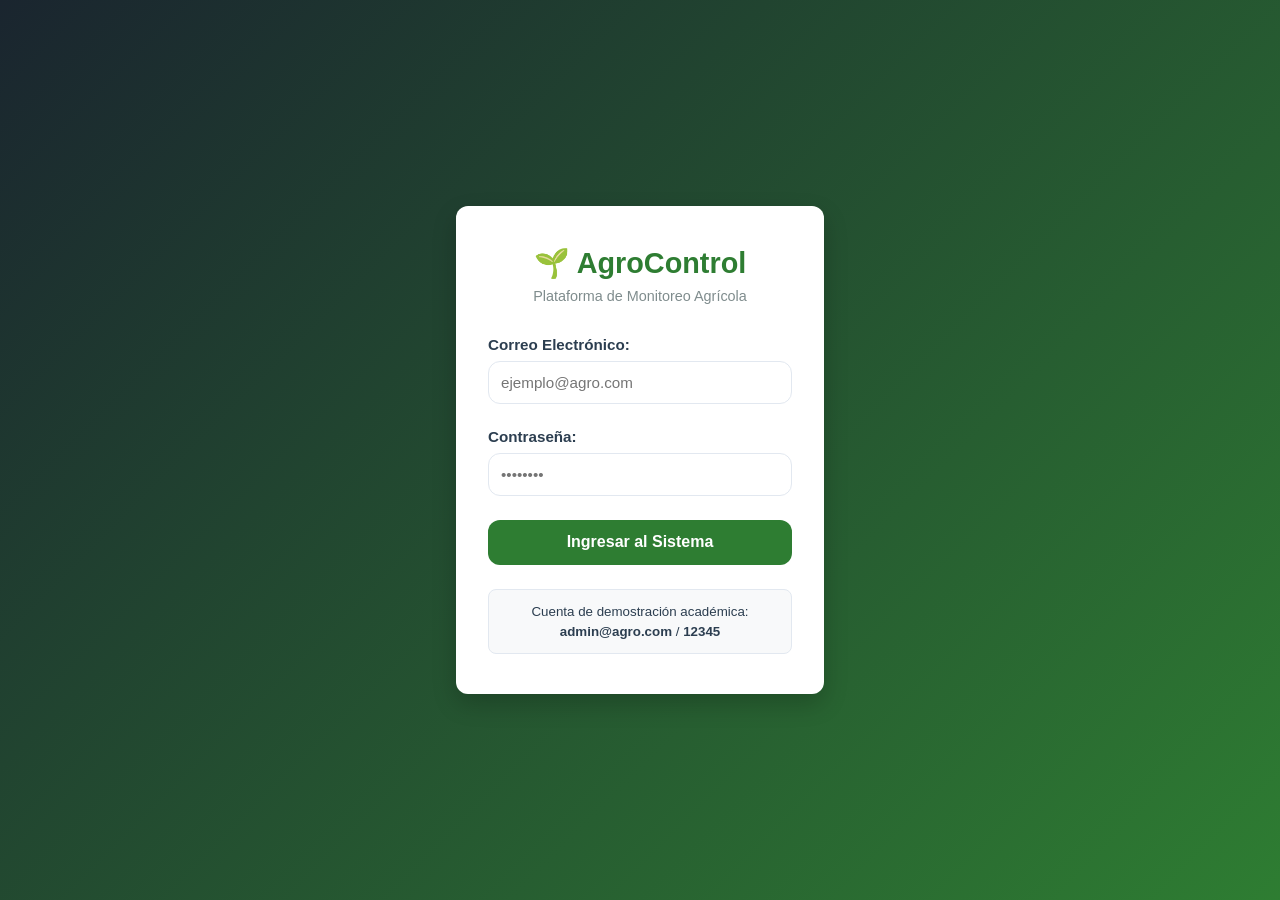
==== login.html @ d598c56b "proyecto de aplicaciones web" ====
<!DOCTYPE html>
<html lang="es">
<head>
    <meta charset="UTF-8">
    <meta name="viewport" content="width=device-width, initial-scale=1.0">
    <title>AgroControl - Iniciar Sesión</title>
    <link rel="stylesheet" href="css/style.css">
</head>
<body class="login-body">

    <div class="login-container">
        <div class="login-card">
            <div class="login-header">
                <h2>🌱 AgroControl</h2>
                <p>Plataforma de Monitoreo Agrícola</p>
            </div>
            
            <form id="form-login">
                <div class="form-group">
                    <label for="email">Correo Electrónico:</label>
                    <input type="email" id="email" placeholder="ejemplo@agro.com" required>
                </div>
                
                <div class="form-group">
                    <label for="password">Contraseña:</label>
                    <input type="password" id="password" placeholder="••••••••" required>
                </div>
                
                <button type="submit" class="btn-primary">Ingresar al Sistema</button>
            </form>
            
            <div class="login-footer">
                <small>Cuenta de demostración académica:<br><strong>admin@agro.com</strong> / <strong>12345</strong></small>
            </div>
        </div>
    </div>

    <script type="module" src="js/login.js"></script>
</body>
</html>
---- css/style.css ----
/* ==========================================================================
   1. VARIABLES DE DISEÑO (Colores y Estilos Globales)
   ========================================================================== */
:root {
    --primary-color: #2e7d32;       /* Verde principal agrícola */
    --primary-hover: #1b5e20;       /* Verde más oscuro para estados hover */
    --bg-dashboard: #f4f6f9;        /* Fondo gris claro y limpio */
    --bg-card: #ffffff;             /* Fondo de tarjetas blanco */
    --text-main: #2c3e50;           /* Color de texto principal */
    --text-muted: #7f8c8d;          /* Color de texto secundario/atenuado */
    --border-color: #e2e8f0;        /* Color para bordes sutiles */
    
    /* Colores para los tipos de control y alertas */
    --cultural-color: #3498db;      /* Azul */
    --biologico-color: #2ecc71;     /* Verde brillante */
    --quimico-color: #e74c3c;        /* Rojo */
    --warning-color: #f1c40f;       /* Amarillo */
    
    --radius: 12px;                 /* Bordes redondeados modernos */
    --transition: all 0.3s ease;    /* Transiciones suaves */
}

/* ==========================================================================
   2. RESET Y ESTILOS BASE
   ========================================================================== */
* {
    margin: 0;
    padding: 0;
    box-sizing: border-box;
    font-family: 'Segoe UI', Tahoma, Geneva, Verdana, sans-serif;
}

body {
    background-color: var(--bg-dashboard);
    color: var(--text-main);
    min-height: 100vh;
}

/* ==========================================================================
   3. ESTRUCTURA PRINCIPAL (DASHBOARD LAYOUT)
   ========================================================================== */
.dashboard-container {
    display: flex;
    min-height: 100vh;
}

/* Barra Lateral (Sidebar) */
.sidebar {
    width: 280px;
    background-color: #1a252f;      /* Fondo oscuro elegante */
    color: #ffffff;
    padding: 2rem 1.5rem;
    display: flex;
    flex-direction: column;
    gap: 2rem;
}

.logo h2 {
    font-size: 1.5rem;
    color: #2ecc71;
    display: flex;
    align-items: center;
    gap: 0.5rem;
}

.menu {
    display: flex;
    flex-direction: column;
    gap: 0.5rem;
}

.menu a {
    color: #ecf0f1;
    text-decoration: none;
    padding: 0.8rem 1rem;
    border-radius: var(--radius);
    transition: var(--transition);
    font-weight: 500;
}

.menu a:hover, .menu a.active {
    background-color: var(--primary-color);
    color: #ffffff;
}

/* Panel de Historial dentro del Sidebar */
.history-panel {
    margin-top: auto; /* Empuja el historial hacia abajo */
    border-top: 1px solid #34495e;
    padding-top: 1.5rem;
}

.history-panel h3 {
    font-size: 0.9rem;
    text-transform: uppercase;
    letter-spacing: 1px;
    color: var(--text-muted);
    margin-bottom: 1rem;
}

#lista-historial {
    list-style: none;
    max-height: 200px;
    overflow-y: auto;
}

#lista-historial li {
    padding: 0.6rem;
    font-size: 0.85rem;
    border-bottom: 1px solid #34495e;
    cursor: pointer;
    transition: var(--transition);
    white-space: nowrap;
    overflow: hidden;
    text-overflow: ellipsis;
}

#lista-historial li:hover {
    color: #2ecc71;
    background-color: rgba(255, 255, 255, 0.05);
}

/* Área de Contenido Principal */
.main-content {
    flex: 1;
    padding: 2rem;
    display: flex;
    flex-direction: column;
    gap: 2rem;
}

.main-header h1 {
    font-size: 2rem;
    color: #1a252f;
    margin-bottom: 0.25rem;
}

.main-header p {
    color: var(--text-muted);
}

/* Grid del Dashboard (2 Columnas) */
.dashboard-grid {
    display: grid;
    grid-template-columns: 1fr 1.2fr; /* Columna de resultados un poco más ancha */
    gap: 1.5rem;
    align-items: start;
}

/* Targetas (Cards) Generales */
.card {
    background-color: var(--bg-card);
    border-radius: var(--radius);
    padding: 2rem;
    box-shadow: 0 4px 6px rgba(0, 0, 0, 0.05);
    border: 1px solid var(--border-color);
}

.card h3 {
    margin-bottom: 1.5rem;
    font-size: 1.25rem;
    color: #1a252f;
    border-bottom: 2px solid var(--border-color);
    padding-bottom: 0.5rem;
}

/* ==========================================================================
   4. FORMULARIO DE CONSULTA
   ========================================================================== */
.form-group {
    margin-bottom: 1.5rem;
}

.form-group label {
    display: block;
    margin-bottom: 0.5rem;
    font-weight: 600;
    font-size: 0.95rem;
}

textarea {
    width: 100%;
    height: 120px;
    padding: 0.75rem;
    border: 1px solid var(--border-color);
    border-radius: var(--radius);
    resize: none;
    font-size: 0.95rem;
    outline: none;
    transition: var(--transition);
}

textarea:focus {
    border-color: var(--primary-color);
    box-shadow: 0 0 0 3px rgba(46, 125, 50, 0.15);
}

/* Zona de Carga de Archivos (Drag & Drop) */
.file-drop-area {
    border: 2px dashed var(--border-color);
    border-radius: var(--radius);
    padding: 1.5rem;
    text-align: center;
    position: relative;
    background-color: #fafafa;
    cursor: pointer;
    transition: var(--transition);
}

.file-drop-area:hover {
    border-color: var(--primary-color);
    background-color: rgba(46, 125, 50, 0.02);
}

.file-drop-area input[type="file"] {
    position: absolute;
    left: 0;
    top: 0;
    width: 100%;
    height: 100%;
    opacity: 0;
    cursor: pointer;
}

.file-msg {
    color: var(--text-muted);
    font-size: 0.9rem;
}

/* Vista previa de imagen */
#preview-container {
    margin-top: 1rem;
    text-align: center;
}

#img-preview {
    max-width: 100%;
    max-height: 180px;
    border-radius: 8px;
    border: 1px solid var(--border-color);
}

/* Botón Principal */
.btn-primary {
    width: 100%;
    background-color: var(--primary-color);
    color: white;
    border: none;
    padding: 0.85rem;
    font-size: 1rem;
    font-weight: bold;
    border-radius: var(--radius);
    cursor: pointer;
    transition: var(--transition);
}

.btn-primary:hover {
    background-color: var(--primary-hover);
}

/* ==========================================================================
   5. FICHA DE RESULTADOS (RESPUESTA DE IA)
   ========================================================================== */
.placeholder-results {
    display: flex;
    align-items: center;
    justify-content: center;
    height: 300px;
    text-align: center;
    color: var(--text-muted);
    font-style: italic;
}

.result-header {
    margin-bottom: 1.5rem;
    position: relative;
}

.result-header h2 {
    color: var(--primary-color);
    font-size: 1.6rem;
}

.result-header em {
    color: var(--text-muted);
    font-size: 1rem;
    display: block;
    margin-top: 0.2rem;
}

/* Badge de Confianza */
.badge {
    position: absolute;
    right: 0;
    top: 50%;
    transform: translateY(-50%);
    background-color: var(--warning-color);
    color: #1a252f;
    padding: 0.35rem 0.75rem;
    border-radius: 20px;
    font-size: 0.85rem;
    font-weight: bold;
}

.result-section {
    margin-bottom: 1.25rem;
}

.result-section h4 {
    font-size: 0.95rem;
    color: #1a252f;
    margin-bottom: 0.3rem;
    text-transform: uppercase;
    letter-spacing: 0.5px;
}

.result-section p {
    font-size: 0.95rem;
    line-height: 1.5;
}

/* Grid de estrategias de manejo (3 Cajas) */
#resultado-activo h3 {
    margin-top: 1.5rem;
    margin-bottom: 1rem;
    font-size: 1.1rem;
}

.management-grid {
    display: grid;
    grid-template-columns: 1fr;
    gap: 1rem;
}

.manage-box {
    padding: 1rem;
    border-radius: 8px;
    border-left: 5px solid transparent;
}

.manage-box h5 {
    font-size: 0.95rem;
    margin-bottom: 0.3rem;
}

.manage-box p {
    font-size: 0.88rem;
    line-height: 1.4;
}

/* Variaciones por tipo de control */
.cultural {
    background-color: rgba(52, 152, 219, 0.08);
    border-left-color: var(--cultural-color);
}
.cultural h5 { color: var(--cultural-color); }

.biologico {
    background-color: rgba(46, 204, 113, 0.08);
    border-left-color: var(--biologico-color);
}
.biologico h5 { color: var(--biologico-color); }

.quimico {
    background-color: rgba(231, 76, 60, 0.08);
    border-left-color: var(--quimico-color);
}
.quimico h5 { color: var(--quimico-color); }


/* ==========================================================================
   6. CLASES DE UTILIDAD (CONTROL DE ESTADOS)
   ========================================================================== */
.hidden {
    display: none !important;
}

/* Responsive para pantallas medianas o pequeñas */
@media (max-width: 1024px) {
    .dashboard-grid {
        grid-template-columns: 1fr; /* Pasa a una sola columna */
    }
    
    .sidebar {
        width: 70px;
        padding: 2rem 0.5rem;
        align-items: center;
    }
    
    .logo h2, .menu a, .history-panel {
        display: none; /* Simplifica el sidebar en móviles/tablets */
    }
}
/* ==========================================================================
   7. ESTILOS ESPECÍFICOS PARA EL LOGIN
   ========================================================================== */
.login-body {
    display: flex;
    justify-content: center;
    align-items: center;
    background: linear-gradient(135deg, #1a252f 0%, #2e7d32 100%);
    height: 100vh;
}

.login-container {
    width: 100%;
    max-width: 400px;
    padding: 1rem;
}

.login-card {
    background-color: var(--bg-card);
    border-radius: var(--radius);
    padding: 2.5rem 2rem;
    box-shadow: 0 10px 25px rgba(0, 0, 0, 0.2);
}

.login-header {
    text-align: center;
    margin-bottom: 2rem;
}

.login-header h2 {
    color: var(--primary-color);
    font-size: 1.8rem;
    margin-bottom: 0.5rem;
}

.login-header p {
    color: var(--text-muted);
    font-size: 0.9rem;
}

/* Estilo para las entradas de texto del login */
.login-card input[type="email"],
.login-card input[type="password"] {
    width: 100%;
    padding: 0.75rem;
    border: 1px solid var(--border-color);
    border-radius: var(--radius);
    outline: none;
    font-size: 0.95rem;
    transition: var(--transition);
}

.login-card input[type="email"]:focus,
.login-card input[type="password"]:focus {
    border-color: var(--primary-color);
    box-shadow: 0 0 0 3px rgba(46, 125, 50, 0.15);
}

.login-footer {
    margin-top: 1.5rem;
    text-align: center;
    background-color: #f8f9fa;
    padding: 0.75rem;
    border-radius: 8px;
    border: 1px solid var(--border-color);
}

.login-footer small {
    color: var(--text-main);
    line-height: 1.4;
}
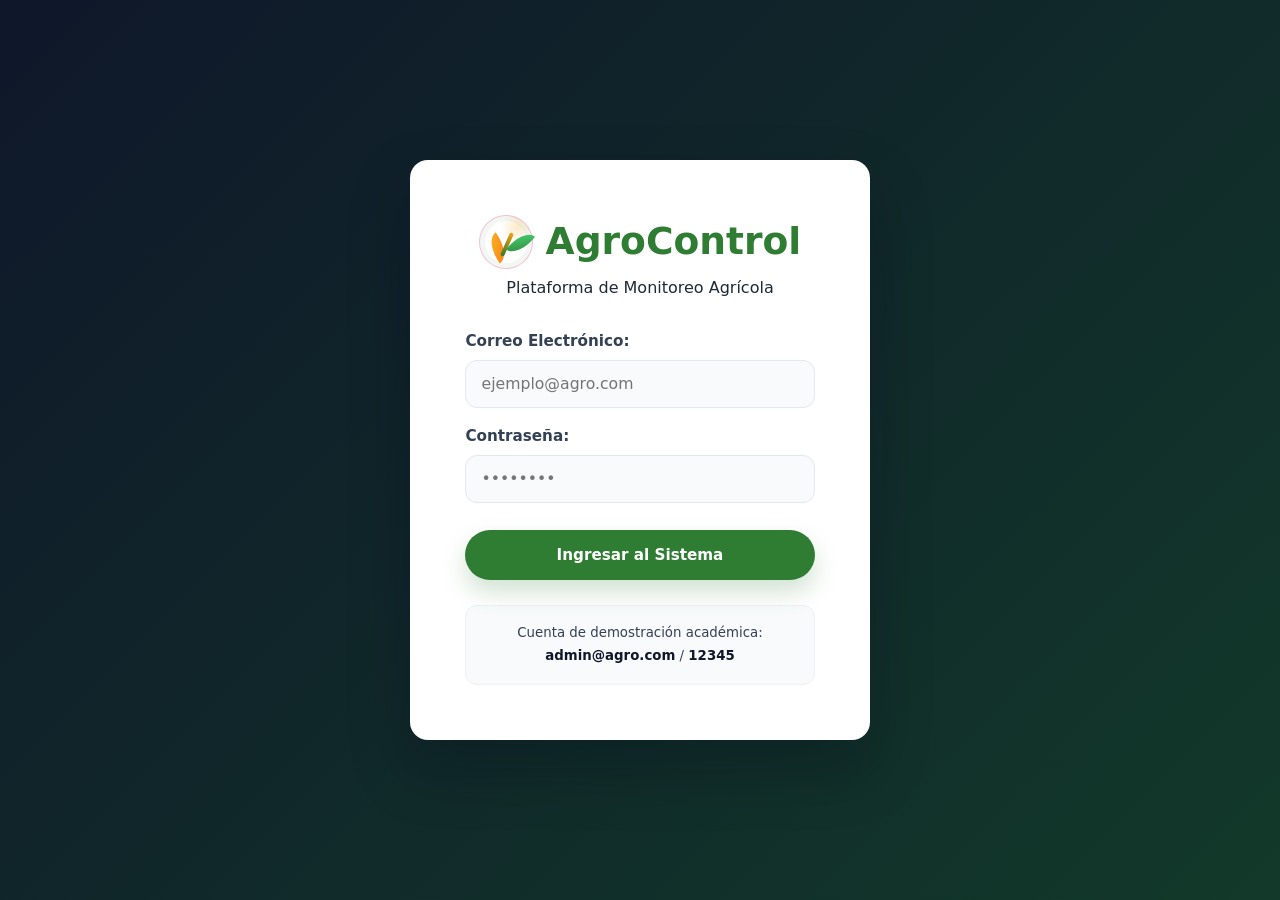
==== commit 363defbb: "Actualiza-interfaz-AgroControl" ====
--- a/login.html
+++ b/login.html
@@ -11,7 +11,13 @@
     <div class="login-container">
         <div class="login-card">
             <div class="login-header">
-                <h2>🌱 AgroControl</h2>
+                <div class="login-brand">
+                    <span class="brand-mark" aria-hidden="true">
+                        <span class="brand-leaf leaf-one"></span>
+                        <span class="brand-leaf leaf-two"></span>
+                    </span>
+                    <h2>AgroControl</h2>
+                </div>
                 <p>Plataforma de Monitoreo Agrícola</p>
             </div>
             
@@ -35,6 +41,6 @@
         </div>
     </div>
 
-    <script type="module" src="js/login.js"></script>
+    <script src="js/login.js"></script>
 </body>
-</html>+</html>
--- a/css/style.css
+++ b/css/style.css
@@ -1,23 +1,26 @@
 /* ==========================================================================
-   1. VARIABLES DE DISEÑO (Colores y Estilos Globales)
+   1. VARIABLES DE DISEÑO (Estilo Prémium Minimalista)
    ========================================================================== */
 :root {
     --primary-color: #2e7d32;       /* Verde principal agrícola */
-    --primary-hover: #1b5e20;       /* Verde más oscuro para estados hover */
-    --bg-dashboard: #f4f6f9;        /* Fondo gris claro y limpio */
-    --bg-card: #ffffff;             /* Fondo de tarjetas blanco */
-    --text-main: #2c3e50;           /* Color de texto principal */
-    --text-muted: #7f8c8d;          /* Color de texto secundario/atenuado */
-    --border-color: #e2e8f0;        /* Color para bordes sutiles */
+    --primary-hover: #1b5e20;       /* Verde oscuro para hover */
+    --accent-color: #f59e0b;        /* Acento cálido para llamados a la acción */
+    --accent-strong: #d81b60;       /* Acento tipo referencia para barras y botones */
+    --bg-dashboard: #f8fafc;        /* Fondo gris ultra claro y limpio */
+    --bg-card: #ffffff;             /* Fondo blanco para tarjetas */
+    --text-main: #0f172a;           /* Texto oscuro moderno */
+    --text-muted: #64748b;          /* Texto secundario atenuado */
+    --border-color: #e2e8f0;        /* Bordes sutiles */
     
-    /* Colores para los tipos de control y alertas */
-    --cultural-color: #3498db;      /* Azul */
-    --biologico-color: #2ecc71;     /* Verde brillante */
-    --quimico-color: #e74c3c;        /* Rojo */
-    --warning-color: #f1c40f;       /* Amarillo */
+    /* Colores temáticos de control */
+    --cultural-color: #3498db;
+    --biologico-color: #2ecc71;
+    --quimico-color: #e74c3c;
+    --warning-color: #f1c40f;
     
-    --radius: 12px;                 /* Bordes redondeados modernos */
-    --transition: all 0.3s ease;    /* Transiciones suaves */
+    --radius-lg: 20px;              /* Bordes muy redondeados como la referencia */
+    --radius-md: 12px;
+    --transition: all 0.3s cubic-bezier(0.4, 0, 0.2, 1);
 }
 
 /* ==========================================================================
@@ -27,145 +30,349 @@
     margin: 0;
     padding: 0;
     box-sizing: border-box;
-    font-family: 'Segoe UI', Tahoma, Geneva, Verdana, sans-serif;
+    font-family: 'Segoe UI', system-ui, -apple-system, sans-serif;
 }
 
 body {
-    background-color: var(--bg-dashboard);
+    position: relative;
+    isolation: isolate;
+    overflow-x: hidden;
+    background:
+        linear-gradient(135deg, rgba(248, 250, 252, 0.92), rgba(236, 253, 245, 0.86)),
+        var(--bg-dashboard);
     color: var(--text-main);
     min-height: 100vh;
 }
 
+body:not(.login-body)::before,
+body:not(.login-body)::after {
+    content: "";
+    position: fixed;
+    inset: 0;
+    pointer-events: none;
+    z-index: 0;
+}
+
+body:not(.login-body) > * {
+    position: relative;
+    z-index: 1;
+}
+
+body:not(.login-body)::before {
+    background:
+        linear-gradient(115deg, transparent 0 24%, rgba(46, 125, 50, 0.08) 24% 26%, transparent 26% 45%, rgba(245, 158, 11, 0.08) 45% 46%, transparent 46% 100%),
+        repeating-linear-gradient(105deg, rgba(46, 125, 50, 0.08) 0 2px, transparent 2px 34px),
+        linear-gradient(180deg, rgba(240, 253, 244, 0.95), rgba(248, 250, 252, 0.98) 46%, rgba(236, 253, 245, 0.92));
+    background-size: 140% 140%, 320px 320px, 100% 100%;
+    opacity: 0.95;
+    animation: fieldDrift 18s linear infinite;
+}
+
+body:not(.login-body)::after {
+    background:
+        radial-gradient(circle at 18% 18%, rgba(255, 255, 255, 0.82) 0 1px, transparent 1px 100%),
+        linear-gradient(90deg, rgba(15, 23, 42, 0.035) 1px, transparent 1px),
+        linear-gradient(180deg, rgba(15, 23, 42, 0.03) 1px, transparent 1px);
+    background-size: 120px 120px, 64px 64px, 64px 64px;
+    -webkit-mask-image: linear-gradient(180deg, rgba(0, 0, 0, 0.92), transparent 78%);
+    mask-image: linear-gradient(180deg, rgba(0, 0, 0, 0.92), transparent 78%);
+    opacity: 0.55;
+    animation: dataPulse 9s ease-in-out infinite alternate;
+}
+
+@keyframes fieldDrift {
+    from {
+        background-position: 0 0, 0 0, 0 0;
+    }
+
+    to {
+        background-position: 160px 90px, 320px 0, 0 0;
+    }
+}
+
+@keyframes dataPulse {
+    from {
+        opacity: 0.35;
+        transform: translateY(0);
+    }
+
+    to {
+        opacity: 0.65;
+        transform: translateY(-14px);
+    }
+}
+
 /* ==========================================================================
-   3. ESTRUCTURA PRINCIPAL (DASHBOARD LAYOUT)
+   3. STRUCTURA PRINCIPAL (DASHBOARD)
    ========================================================================== */
 .dashboard-container {
+    display: block;
+    min-height: calc(100vh - 190px);
+}
+
+.site-header {
+    position: sticky;
+    top: 0;
+    z-index: 20;
+    background-color: rgba(255, 255, 255, 0.9);
+    -webkit-backdrop-filter: blur(16px);
+    backdrop-filter: blur(16px);
+    box-shadow: 0 10px 30px rgba(15, 23, 42, 0.06);
+}
+
+.top-nav {
+    min-height: 100px;
+    padding: 0 clamp(1rem, 5vw, 5.5rem);
     display: flex;
-    min-height: 100vh;
-}
-
-/* Barra Lateral (Sidebar) */
-.sidebar {
-    width: 280px;
-    background-color: #1a252f;      /* Fondo oscuro elegante */
+    align-items: center;
+    justify-content: space-between;
+    gap: 2rem;
+    background-color: transparent;
+}
+
+.brand {
+    color: #1f2937;
+    text-decoration: none;
+    display: inline-flex;
+    align-items: center;
+    gap: 0.65rem;
+    flex: 0 0 auto;
+}
+
+.brand-mark {
+    width: 64px;
+    height: 64px;
+    position: relative;
+    display: inline-flex;
+    align-items: center;
+    justify-content: center;
+    border-radius: 50%;
+    border: 1px solid rgba(216, 27, 96, 0.28);
+    background:
+        radial-gradient(circle at 72% 22%, rgba(245, 158, 11, 0.22), transparent 30%),
+        #ffffff;
+    box-shadow: inset 0 0 0 5px rgba(46, 125, 50, 0.06);
+}
+
+.brand-mark::after {
+    content: "";
+    width: 4px;
+    height: 30px;
+    position: absolute;
+    bottom: 13px;
+    left: 30px;
+    border-radius: 999px;
+    background: linear-gradient(180deg, var(--accent-color), var(--primary-color));
+    transform: rotate(24deg);
+}
+
+.brand-leaf {
+    position: absolute;
+    display: block;
+    width: 18px;
+    height: 34px;
+    border-radius: 100% 0 100% 0;
+    transform-origin: 50% 85%;
+}
+
+.leaf-one {
+    top: 12px;
+    left: 31px;
+    background: linear-gradient(135deg, #4ade80, var(--primary-color));
+    transform: rotate(38deg);
+}
+
+.leaf-two {
+    top: 18px;
+    left: 18px;
+    background: linear-gradient(135deg, #fbbf24, #f97316);
+    transform: rotate(-36deg);
+}
+
+.brand-name {
+    font-size: 1.8rem;
+    font-weight: 800;
+    letter-spacing: 0;
+}
+
+.menu {
+    display: flex;
+    align-items: center;
+    justify-content: center;
+    gap: clamp(0.35rem, 1.5vw, 1rem);
+    flex: 1;
+}
+
+.menu a {
+    color: #1f2937;
+    text-decoration: none;
+    padding: 0.7rem 0.85rem;
+    border-radius: 999px;
+    transition: var(--transition);
+    font-weight: 650;
+    white-space: nowrap;
+}
+
+.menu a:hover, .menu a.active {
+    background-color: #f0fdf4;
+    color: var(--primary-color);
+}
+
+.menu a.active {
+    box-shadow: inset 0 0 0 1px rgba(46, 125, 50, 0.18);
+}
+
+.nav-cta {
+    min-height: 46px;
+    padding: 0.78rem 1.55rem;
+    border-radius: 999px;
+    display: inline-flex;
+    align-items: center;
+    justify-content: center;
+    gap: 0.55rem;
     color: #ffffff;
-    padding: 2rem 1.5rem;
+    text-decoration: none;
+    font-weight: 800;
+    background: linear-gradient(90deg, var(--primary-color), #43a047);
+    box-shadow: 0 12px 24px rgba(46, 125, 50, 0.2);
+    white-space: nowrap;
+    transition: var(--transition);
+}
+
+.nav-cta::before {
+    content: "";
+    width: 9px;
+    height: 9px;
+    border-radius: 50%;
+    background-color: #ffffff;
+}
+
+.nav-cta:hover {
+    transform: translateY(-2px);
+    box-shadow: 0 16px 30px rgba(46, 125, 50, 0.28);
+}
+
+.history-panel {
+    width: min(1200px, calc(100% - 2rem));
+    margin: 0 auto;
+    padding: 0 0 1.2rem 0;
+    display: flex;
+    align-items: center;
+    gap: 1rem;
+}
+
+.history-panel h3 {
+    font-size: 0.8rem;
+    text-transform: uppercase;
+    letter-spacing: 0.08em;
+    color: #64748b;
+    white-space: nowrap;
+}
+
+#lista-historial {
+    flex: 1;
+    list-style: none;
+    display: flex;
+    gap: 0.6rem;
+    overflow-x: auto;
+    padding-bottom: 0.1rem;
+}
+
+#lista-historial:empty::before {
+    content: "Sin consultas recientes";
+    color: var(--text-muted);
+    font-size: 0.88rem;
+    font-style: italic;
+}
+
+#lista-historial li {
+    flex: 0 0 auto;
+    padding: 0.5rem 0.8rem;
+    font-size: 0.85rem;
+    color: #475569;
+    background-color: #f8fafc;
+    border: 1px solid var(--border-color);
+    border-radius: 999px;
+    cursor: pointer;
+    transition: var(--transition);
+    white-space: nowrap;
+}
+
+#lista-historial li:hover {
+    color: var(--primary-color);
+    border-color: rgba(46, 125, 50, 0.28);
+    background-color: #f0fdf4;
+}
+
+/* Área de Trabajo Principal */
+.main-content {
+    width: min(1200px, calc(100% - 2rem));
+    margin: 0 auto;
+    padding: 3rem 0 4rem;
     display: flex;
     flex-direction: column;
     gap: 2rem;
 }
 
-.logo h2 {
-    font-size: 1.5rem;
-    color: #2ecc71;
-    display: flex;
-    align-items: center;
-    gap: 0.5rem;
-}
-
-.menu {
-    display: flex;
-    flex-direction: column;
-    gap: 0.5rem;
-}
-
-.menu a {
-    color: #ecf0f1;
-    text-decoration: none;
-    padding: 0.8rem 1rem;
-    border-radius: var(--radius);
-    transition: var(--transition);
-    font-weight: 500;
-}
-
-.menu a:hover, .menu a.active {
-    background-color: var(--primary-color);
-    color: #ffffff;
-}
-
-/* Panel de Historial dentro del Sidebar */
-.history-panel {
-    margin-top: auto; /* Empuja el historial hacia abajo */
-    border-top: 1px solid #34495e;
-    padding-top: 1.5rem;
-}
-
-.history-panel h3 {
-    font-size: 0.9rem;
-    text-transform: uppercase;
-    letter-spacing: 1px;
+/* Encabezado Moderno tipo "Hero" */
+.main-header-moderno {
+    text-align: center;
+    margin-bottom: 1.5rem;
+}
+
+.main-header-moderno h1 {
+    font-size: clamp(2.2rem, 4vw, 3.6rem);
+    font-weight: 800;
+    color: #0f172a;
+    letter-spacing: 0;
+    margin-bottom: 0.5rem;
+}
+
+.main-header-moderno .accent-text {
+    color: var(--primary-color);
+}
+
+.main-header-moderno p {
+    font-size: 1.15rem;
     color: var(--text-muted);
-    margin-bottom: 1rem;
-}
-
-#lista-historial {
-    list-style: none;
-    max-height: 200px;
-    overflow-y: auto;
-}
-
-#lista-historial li {
-    padding: 0.6rem;
-    font-size: 0.85rem;
-    border-bottom: 1px solid #34495e;
-    cursor: pointer;
-    transition: var(--transition);
-    white-space: nowrap;
-    overflow: hidden;
-    text-overflow: ellipsis;
-}
-
-#lista-historial li:hover {
-    color: #2ecc71;
-    background-color: rgba(255, 255, 255, 0.05);
-}
-
-/* Área de Contenido Principal */
-.main-content {
-    flex: 1;
-    padding: 2rem;
-    display: flex;
-    flex-direction: column;
-    gap: 2rem;
-}
-
-.main-header h1 {
-    font-size: 2rem;
-    color: #1a252f;
-    margin-bottom: 0.25rem;
-}
-
-.main-header p {
-    color: var(--text-muted);
-}
-
-/* Grid del Dashboard (2 Columnas) */
+}
+
+/* Grid del Dashboard */
 .dashboard-grid {
     display: grid;
-    grid-template-columns: 1fr 1.2fr; /* Columna de resultados un poco más ancha */
-    gap: 1.5rem;
+    grid-template-columns: 1fr 1.1fr;
+    gap: 2rem;
     align-items: start;
 }
 
-/* Targetas (Cards) Generales */
+/* ==========================================================================
+   4. TARJETAS MODERNAS DE ALTO IMPACTO
+   ========================================================================== */
 .card {
-    background-color: var(--bg-card);
-    border-radius: var(--radius);
-    padding: 2rem;
-    box-shadow: 0 4px 6px rgba(0, 0, 0, 0.05);
-    border: 1px solid var(--border-color);
+    background-color: rgba(255, 255, 255, 0.92);
+    -webkit-backdrop-filter: blur(14px);
+    backdrop-filter: blur(14px);
+    border-radius: var(--radius-lg);
+    padding: 2.5rem;
+    box-shadow: 0 4px 20px rgba(15, 23, 42, 0.02);
+    border: 1px solid rgba(15, 23, 42, 0.05);
+    transition: transform 0.3s ease;
+}
+
+.card:hover {
+    transform: translateY(-4px); /* Sutil efecto flotante */
 }
 
 .card h3 {
     margin-bottom: 1.5rem;
-    font-size: 1.25rem;
-    color: #1a252f;
-    border-bottom: 2px solid var(--border-color);
-    padding-bottom: 0.5rem;
+    font-size: 1.6rem;
+    font-weight: 700;
+    color: #0f172a;
+    letter-spacing: -0.5px;
 }
 
 /* ==========================================================================
-   4. FORMULARIO DE CONSULTA
+   5. COMPONENTES DE FORMULARIOS Y BOTÓN PÍLDORA
    ========================================================================== */
 .form-group {
     margin-bottom: 1.5rem;
@@ -173,43 +380,48 @@
 
 .form-group label {
     display: block;
-    margin-bottom: 0.5rem;
+    margin-bottom: 0.6rem;
     font-weight: 600;
     font-size: 0.95rem;
-}
-
-textarea {
+    color: #334155;
+}
+
+textarea, select {
     width: 100%;
-    height: 120px;
-    padding: 0.75rem;
+    padding: 0.85rem;
     border: 1px solid var(--border-color);
-    border-radius: var(--radius);
-    resize: none;
+    border-radius: var(--radius-md);
+    background-color: #f8fafc;
     font-size: 0.95rem;
     outline: none;
     transition: var(--transition);
 }
 
-textarea:focus {
+textarea {
+    height: 130px;
+    resize: none;
+}
+
+textarea:focus, select:focus {
     border-color: var(--primary-color);
-    box-shadow: 0 0 0 3px rgba(46, 125, 50, 0.15);
-}
-
-/* Zona de Carga de Archivos (Drag & Drop) */
+    background-color: #ffffff;
+    box-shadow: 0 0 0 4px rgba(46, 125, 50, 0.1);
+}
+
 .file-drop-area {
     border: 2px dashed var(--border-color);
-    border-radius: var(--radius);
-    padding: 1.5rem;
+    border-radius: var(--radius-md);
+    padding: 2rem;
     text-align: center;
     position: relative;
-    background-color: #fafafa;
+    background-color: #f8fafc;
     cursor: pointer;
     transition: var(--transition);
 }
 
 .file-drop-area:hover {
     border-color: var(--primary-color);
-    background-color: rgba(46, 125, 50, 0.02);
+    background-color: rgba(46, 125, 50, 0.01);
 }
 
 .file-drop-area input[type="file"] {
@@ -227,7 +439,6 @@
     font-size: 0.9rem;
 }
 
-/* Vista previa de imagen */
 #preview-container {
     margin-top: 1rem;
     text-align: center;
@@ -235,37 +446,47 @@
 
 #img-preview {
     max-width: 100%;
-    max-height: 180px;
+    max-height: 160px;
     border-radius: 8px;
-    border: 1px solid var(--border-color);
-}
-
-/* Botón Principal */
+}
+
+/* BOTÓN ESTILO PÍLDORA DE ALTO IMPACTO (Alineado a la derecha) */
 .btn-primary {
-    width: 100%;
+    display: block;
+    margin-left: auto;         /* Lo empuja a la esquina inferior derecha */
+    width: auto;               /* Deja de ser tosco a pantalla completa */
     background-color: var(--primary-color);
-    color: white;
+    color: #ffffff;
     border: none;
-    padding: 0.85rem;
-    font-size: 1rem;
-    font-weight: bold;
-    border-radius: var(--radius);
+    padding: 0.75rem 2rem;
+    font-size: 0.95rem;
+    font-weight: 600;
+    border-radius: 50px;       /* Forma de píldora redonda perfecta */
     cursor: pointer;
+    box-shadow: 0 4px 10px rgba(46, 125, 50, 0.15);
     transition: var(--transition);
 }
 
 .btn-primary:hover {
     background-color: var(--primary-hover);
+    transform: translateY(-2px);
+    box-shadow: 0 6px 15px rgba(46, 125, 50, 0.25);
+}
+
+.btn-primary:disabled {
+    background-color: var(--text-muted);
+    cursor: not-allowed;
+    transform: none;
 }
 
 /* ==========================================================================
-   5. FICHA DE RESULTADOS (RESPUESTA DE IA)
+   6. FICHA DE RESULTADOS Y GALERÍAS
    ========================================================================== */
 .placeholder-results {
     display: flex;
     align-items: center;
     justify-content: center;
-    height: 300px;
+    height: 250px;
     text-align: center;
     color: var(--text-muted);
     font-style: italic;
@@ -278,52 +499,65 @@
 
 .result-header h2 {
     color: var(--primary-color);
-    font-size: 1.6rem;
+    font-size: 1.8rem;
+    font-weight: 700;
 }
 
 .result-header em {
     color: var(--text-muted);
     font-size: 1rem;
     display: block;
-    margin-top: 0.2rem;
-}
-
-/* Badge de Confianza */
+    margin-top: 0.25rem;
+}
+
 .badge {
     position: absolute;
     right: 0;
     top: 50%;
     transform: translateY(-50%);
-    background-color: var(--warning-color);
-    color: #1a252f;
-    padding: 0.35rem 0.75rem;
-    border-radius: 20px;
+    background-color: rgba(241, 196, 15, 0.15);
+    color: #b7791f;
+    padding: 0.4rem 0.8rem;
+    border-radius: 30px;
+    font-size: 0.8rem;
+    font-weight: 700;
+}
+
+.result-section {
+    margin-bottom: 1.5rem;
+}
+
+.result-section h4 {
     font-size: 0.85rem;
-    font-weight: bold;
-}
-
-.result-section {
-    margin-bottom: 1.25rem;
-}
-
-.result-section h4 {
-    font-size: 0.95rem;
-    color: #1a252f;
-    margin-bottom: 0.3rem;
+    color: #475569;
+    margin-bottom: 0.4rem;
     text-transform: uppercase;
     letter-spacing: 0.5px;
 }
 
 .result-section p {
     font-size: 0.95rem;
-    line-height: 1.5;
-}
-
-/* Grid de estrategias de manejo (3 Cajas) */
-#resultado-activo h3 {
-    margin-top: 1.5rem;
-    margin-bottom: 1rem;
-    font-size: 1.1rem;
+    line-height: 1.6;
+}
+
+.photos-grid {
+    display: grid;
+    grid-template-columns: repeat(auto-fit, minmax(110px, 1fr));
+    gap: 12px;
+    margin: 0.75rem 0 1.5rem 0;
+}
+
+.inaturalist-img {
+    width: 100%;
+    height: 100px;
+    object-fit: cover;
+    border-radius: 8px;
+    box-shadow: 0 2px 5px rgba(0,0,0,0.05);
+    transition: var(--transition);
+}
+
+.inaturalist-img:hover {
+    transform: scale(1.05);
 }
 
 .management-grid {
@@ -333,132 +567,265 @@
 }
 
 .manage-box {
-    padding: 1rem;
-    border-radius: 8px;
-    border-left: 5px solid transparent;
+    padding: 1.25rem;
+    border-radius: 12px;
+    border-left: 4px solid transparent;
 }
 
 .manage-box h5 {
-    font-size: 0.95rem;
+    font-size: 1rem;
     margin-bottom: 0.3rem;
 }
 
 .manage-box p {
+    font-size: 0.9rem;
+    line-height: 1.5;
+}
+
+.cultural { background-color: #f0f7ff; border-left-color: var(--cultural-color); }
+.cultural h5 { color: var(--cultural-color); }
+
+.biologico { background-color: #f0fdf4; border-left-color: var(--biologico-color); }
+.biologico h5 { color: var(--biologico-color); }
+
+.quimico { background-color: #fef2f2; border-left-color: var(--quimico-color); }
+.quimico h5 { color: var(--quimico-color); }
+
+.loading-text, .no-photos {
     font-size: 0.88rem;
-    line-height: 1.4;
-}
-
-/* Variaciones por tipo de control */
-.cultural {
-    background-color: rgba(52, 152, 219, 0.08);
-    border-left-color: var(--cultural-color);
-}
-.cultural h5 { color: var(--cultural-color); }
-
-.biologico {
-    background-color: rgba(46, 204, 113, 0.08);
-    border-left-color: var(--biologico-color);
-}
-.biologico h5 { color: var(--biologico-color); }
-
-.quimico {
-    background-color: rgba(231, 76, 60, 0.08);
-    border-left-color: var(--quimico-color);
-}
-.quimico h5 { color: var(--quimico-color); }
-
+    color: var(--text-muted);
+    font-style: italic;
+}
 
 /* ==========================================================================
-   6. CLASES DE UTILIDAD (CONTROL DE ESTADOS)
-   ========================================================================== */
-.hidden {
-    display: none !important;
-}
-
-/* Responsive para pantallas medianas o pequeñas */
-@media (max-width: 1024px) {
-    .dashboard-grid {
-        grid-template-columns: 1fr; /* Pasa a una sola columna */
-    }
-    
-    .sidebar {
-        width: 70px;
-        padding: 2rem 0.5rem;
-        align-items: center;
-    }
-    
-    .logo h2, .menu a, .history-panel {
-        display: none; /* Simplifica el sidebar en móviles/tablets */
-    }
-}
-/* ==========================================================================
-   7. ESTILOS ESPECÍFICOS PARA EL LOGIN
+   7. ESTILOS DE LOGIN Y UTILIDADES
    ========================================================================== */
 .login-body {
     display: flex;
     justify-content: center;
     align-items: center;
-    background: linear-gradient(135deg, #1a252f 0%, #2e7d32 100%);
-    height: 100vh;
+    min-height: 100vh;
+    padding: 2rem;
+    background:
+        linear-gradient(135deg, rgba(15, 23, 42, 0.96), rgba(18, 58, 42, 0.98)),
+        #0f172a;
 }
 
 .login-container {
     width: 100%;
-    max-width: 400px;
-    padding: 1rem;
+    max-width: 460px;
 }
 
 .login-card {
-    background-color: var(--bg-card);
-    border-radius: var(--radius);
-    padding: 2.5rem 2rem;
-    box-shadow: 0 10px 25px rgba(0, 0, 0, 0.2);
+    background-color: #ffffff;
+    border-radius: 18px;
+    padding: clamp(2rem, 6vw, 3.4rem);
+    box-shadow: 0 28px 60px rgba(2, 6, 23, 0.26);
+    border: 1px solid rgba(255, 255, 255, 0.75);
 }
 
 .login-header {
     text-align: center;
-    margin-bottom: 2rem;
+    margin-bottom: 2.2rem;
+}
+
+.login-brand {
+    display: flex;
+    align-items: center;
+    justify-content: center;
+    gap: 0.8rem;
+    margin-bottom: 0.55rem;
+}
+
+.login-brand .brand-mark {
+    width: 54px;
+    height: 54px;
+}
+
+.login-brand .brand-mark::after {
+    height: 25px;
+    bottom: 11px;
+    left: 25px;
+}
+
+.login-brand .brand-leaf {
+    width: 15px;
+    height: 28px;
+}
+
+.login-brand .leaf-one {
+    top: 11px;
+    left: 27px;
+}
+
+.login-brand .leaf-two {
+    top: 16px;
+    left: 16px;
 }
 
 .login-header h2 {
     color: var(--primary-color);
-    font-size: 1.8rem;
-    margin-bottom: 0.5rem;
+    font-size: 2.35rem;
+    line-height: 1;
+    letter-spacing: 0;
 }
 
 .login-header p {
-    color: var(--text-muted);
-    font-size: 0.9rem;
-}
-
-/* Estilo para las entradas de texto del login */
-.login-card input[type="email"],
-.login-card input[type="password"] {
+    color: #1f2937;
+    font-size: 1rem;
+}
+
+.login-card form {
+    display: grid;
+    gap: 1.2rem;
+}
+
+.login-card .form-group {
+    margin-bottom: 0;
+}
+
+.login-card input {
     width: 100%;
-    padding: 0.75rem;
+    height: 48px;
+    padding: 0 0.95rem;
     border: 1px solid var(--border-color);
-    border-radius: var(--radius);
+    border-radius: 12px;
+    background-color: #f8fafc;
+    color: var(--text-main);
+    font-size: 0.98rem;
     outline: none;
-    font-size: 0.95rem;
     transition: var(--transition);
 }
 
-.login-card input[type="email"]:focus,
-.login-card input[type="password"]:focus {
+.login-card input:focus {
     border-color: var(--primary-color);
-    box-shadow: 0 0 0 3px rgba(46, 125, 50, 0.15);
+    background-color: #ffffff;
+    box-shadow: 0 0 0 4px rgba(46, 125, 50, 0.12);
+}
+
+.login-card .btn-primary {
+    width: 100%;
+    min-height: 50px;
+    margin: 0.5rem 0 0;
+    justify-self: stretch;
+    box-shadow: 0 12px 24px rgba(46, 125, 50, 0.22);
 }
 
 .login-footer {
-    margin-top: 1.5rem;
+    margin-top: 1.6rem;
     text-align: center;
-    background-color: #f8f9fa;
-    padding: 0.75rem;
-    border-radius: 8px;
-    border: 1px solid var(--border-color);
+    background-color: #f8fafc;
+    padding: 1rem;
+    border-radius: 12px;
+    border: 1px solid #edf2f7;
 }
 
 .login-footer small {
-    color: var(--text-main);
-    line-height: 1.4;
-}+    color: #334155;
+    line-height: 1.7;
+}
+
+.login-footer strong {
+    color: #0f172a;
+}
+
+.hidden { display: none !important; }
+
+@media (prefers-reduced-motion: reduce) {
+    body:not(.login-body)::before,
+    body:not(.login-body)::after {
+        animation: none;
+    }
+}
+
+@media (max-width: 1024px) {
+    .top-nav {
+        min-height: auto;
+        padding: 1.2rem;
+        flex-wrap: wrap;
+        gap: 1rem;
+    }
+
+    .menu {
+        order: 3;
+        width: 100%;
+        flex: 0 0 100%;
+        justify-content: center;
+        flex-wrap: wrap;
+    }
+
+    .history-panel {
+        align-items: flex-start;
+        flex-direction: column;
+    }
+
+    #lista-historial {
+        width: 100%;
+    }
+
+    .dashboard-grid {
+        grid-template-columns: 1fr;
+    }
+}
+
+@media (max-width: 640px) {
+    .login-body {
+        padding: 1rem;
+    }
+
+    .login-card {
+        border-radius: 16px;
+    }
+
+    .login-header h2 {
+        font-size: 2rem;
+    }
+
+    .contact-strip-inner {
+        justify-content: flex-start;
+        overflow-x: auto;
+        gap: 1.2rem;
+    }
+
+    .top-nav {
+        justify-content: center;
+    }
+
+    .brand {
+        width: 100%;
+        justify-content: center;
+    }
+
+    .brand-mark {
+        width: 54px;
+        height: 54px;
+    }
+
+    .brand-name {
+        font-size: 1.55rem;
+    }
+
+    .nav-cta {
+        width: min(100%, 240px);
+    }
+
+    .menu a {
+        font-size: 0.9rem;
+        padding: 0.6rem 0.75rem;
+    }
+
+    .main-content {
+        padding-top: 2.2rem;
+    }
+
+    .card {
+        padding: 1.5rem;
+    }
+
+    .badge {
+        position: static;
+        display: inline-flex;
+        margin-top: 0.75rem;
+        transform: none;
+    }
+}
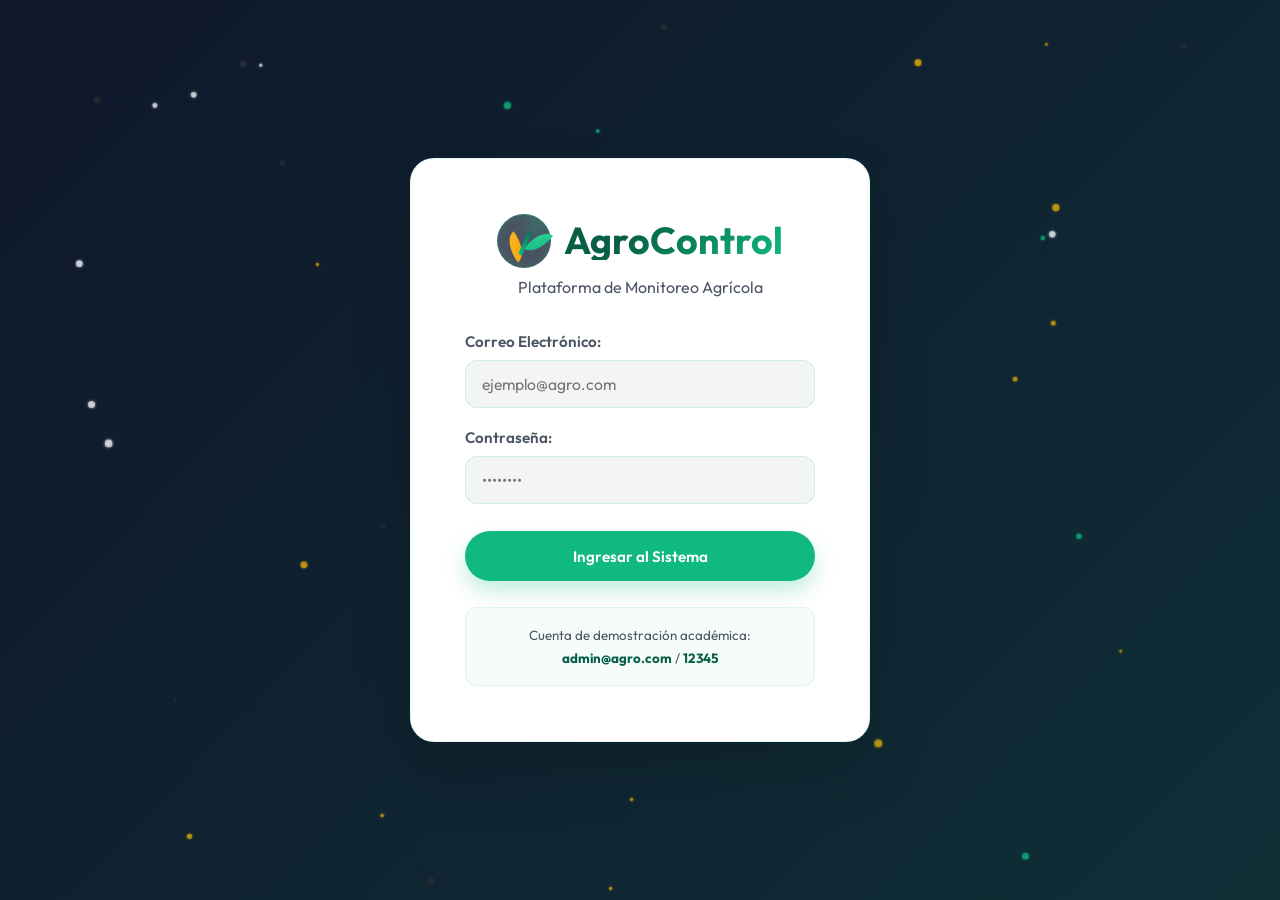
==== commit 5fdc4682: "feat: rediseño de interfaz, separación de herramientas a dashboard e integración de efectos visuales" ====
--- a/login.html
+++ b/login.html
@@ -4,6 +4,9 @@
     <meta charset="UTF-8">
     <meta name="viewport" content="width=device-width, initial-scale=1.0">
     <title>AgroControl - Iniciar Sesión</title>
+    <link rel="preconnect" href="https://fonts.googleapis.com">
+    <link rel="preconnect" href="https://fonts.gstatic.com" crossorigin>
+    <link href="https://fonts.googleapis.com/css2?family=Outfit:wght@300;400;500;600;700;800&display=swap" rel="stylesheet">
     <link rel="stylesheet" href="css/style.css">
 </head>
 <body class="login-body">
@@ -41,6 +44,7 @@
         </div>
     </div>
 
+    <script src="js/particles.js"></script>
     <script src="js/login.js"></script>
 </body>
 </html>
--- a/css/style.css
+++ b/css/style.css
@@ -2,35 +2,205 @@
    1. VARIABLES DE DISEÑO (Estilo Prémium Minimalista)
    ========================================================================== */
 :root {
-    --primary-color: #2e7d32;       /* Verde principal agrícola */
-    --primary-hover: #1b5e20;       /* Verde oscuro para hover */
-    --accent-color: #f59e0b;        /* Acento cálido para llamados a la acción */
-    --accent-strong: #d81b60;       /* Acento tipo referencia para barras y botones */
-    --bg-dashboard: #f8fafc;        /* Fondo gris ultra claro y limpio */
-    --bg-card: #ffffff;             /* Fondo blanco para tarjetas */
-    --text-main: #0f172a;           /* Texto oscuro moderno */
-    --text-muted: #64748b;          /* Texto secundario atenuado */
-    --border-color: #e2e8f0;        /* Bordes sutiles */
+    /* Estilos agrícolas base */
+    --primary-color: #10b981;       /* Verde esmeralda agrícola brillante */
+    --primary-hover: #059669;       /* Verde esmeralda para hover */
+    --accent-color: #047857;        /* Verde oscuro */
+    --accent-strong: #065f46;       /* Verde bosque */
+    --bg-dashboard: #f4f7f6;        /* Fondo claro grisáceo-verde sutil */
+    --bg-card: #ffffff;             /* Fondo blanco puro para las tarjetas */
+    --text-main: #1f2937;           /* Texto oscuro */
+    --text-muted: #4b5563;          /* Texto secundario atenuado oscuro */
+    --border-color: rgba(16, 185, 129, 0.15); /* Bordes verdes sutiles */
     
     /* Colores temáticos de control */
-    --cultural-color: #3498db;
-    --biologico-color: #2ecc71;
-    --quimico-color: #e74c3c;
-    --warning-color: #f1c40f;
+    --cultural-color: #0284c7;
+    --biologico-color: #10b981;
+    --quimico-color: #ef4444;
+    --warning-color: #f59e0b;
     
-    --radius-lg: 20px;              /* Bordes muy redondeados como la referencia */
-    --radius-md: 12px;
-    --transition: all 0.3s cubic-bezier(0.4, 0, 0.2, 1);
+    --radius-lg: 24px;              /* Bordes muy redondeados premium */
+    --radius-md: 16px;
+    --transition: all 0.4s cubic-bezier(0.16, 1, 0.3, 1); /* Curva suave y moderna */
+
+    /* VARIABLES DE DISEÑO GOOGLE */
+    --breakpoint-max: 1600px;
+    --breakpoint-xl: 1600px;
+    --breakpoint-lg: 1440px;
+    --breakpoint-md: 1024px;
+    --breakpoint-sm: 767px;
+    --breakpoint-xs: 425px;
+    
+    --landing-main-text-size: 107px;
+    --landing-main-text-line-height: 107px;
+    --landing-main-text-letter-spacing: -2.14px;
+    --9xl-size: 148px;
+    --9xl-line-height: 145.04px;
+    --9xl-letter-spacing: -2.96px;
+    --8xl-size: 124px;
+    --8xl-line-height: 121.52px;
+    --8xl-letter-spacing: -2.48px;
+    --7xl-size: 98px;
+    --7xl-line-height: 82.04px;
+    --7xl-letter-spacing: -1.8px;
+    --6xl-size: 72px;
+    --6xl-line-height: 72px;
+    --6xl-letter-spacing: -1.44px;
+    --5xl-size: 54px;
+    --5xl-line-height: 56.16px;
+    --5xl-letter-spacing: -.95px;
+    --4xl-size: 42px;
+    --4xl-line-height: 43.68px;
+    --4xl-letter-spacing: -.73px;
+    --3xl-size: 32px;
+    --3xl-line-height: 33.92px;
+    --3xl-letter-spacing: -.15px;
+    --2xl-size: 28px;
+    --2xl-line-height: 30.24px;
+    --2xl-letter-spacing: -.1px;
+    --xl-size: 24px;
+    --xl-line-height: 25.92px;
+    --xl-letter-spacing: -.07px;
+    --lg-size: 22px;
+    --lg-line-height: 24.64px;
+    --lg-letter-spacing: -.08px;
+    --md-size: 20px;
+    --md-line-height: 26px;
+    --md-letter-spacing: -.05px;
+    --base-size: 17.5px;
+    --base-line-height: 25.38px;
+    --base-letter-spacing: .18px;
+    --sm-size: 14.5px;
+    --sm-line-height: 21.02px;
+    --sm-letter-spacing: .16px;
+    --xs-size: 12.5px;
+    --xs-line-height: 15.5px;
+
+    /* Google Palette Colors */
+    --palette-grey-900: #2F3034;
+    --palette-grey-800: #45474D;
+    --palette-grey-50: #E6EAF0;
+    --palette-grey-0: #FFFFFF;
+    --palette-grey-1000: #212226;
+    --palette-grey-20: #EFF2F7;
+    --palette-grey-1200: #121317;
+    --palette-grey-1100: #18191D;
+    --palette-grey-10: #F8F9FC;
+    --palette-grey-100: #E1E6EC;
+    --palette-grey-200: #CDD4DC;
+    --palette-grey-300: #B2BBC5;
+    --palette-grey-400: #B7BFD9;
+    --palette-grey-600: #AAB1CC4D;
+    --palette-grey-1000-12: #dedfe2;
+    --palette-grey-50-20: #414347;
+    --palette-grey-15: #F0F1F5;
+    --palette-blue-600: #3279F9;
+    --palette-grey-0-rgb: 255, 255, 255;
+    --palette-grey-50-rgb: 230, 234, 240;
+    --palette-grey-400-rgb: 183, 191, 217;
+    --palette-grey-600-rgb: 170, 177, 204;
+    --palette-grey-1000-rgb: 33, 34, 38;
+    --palette-grey-1200-rgb: 18, 19, 23;
+
+    /* Google Theme Mapping */
+    --theme-surface-surface: var(--palette-grey-0);
+    --theme-surface-on-surface: var(--palette-grey-900);
+    --theme-surface-on-surface-variant: var(--palette-grey-800);
+    --theme-surface-surface-container: var(--palette-grey-10);
+    --theme-surface-surface-container-high: var(--palette-grey-20);
+    --theme-outline: rgba(var(--palette-grey-1000-rgb), .12);
+    --theme-outline-variant: rgba(var(--palette-grey-1000-rgb), .06);
+}
+
+/* Consultas de medios para variables responsivas (Paste de usuario) */
+@media (max-width: 1024px) {
+    :root {
+        --landing-main-text-size: 56px;
+        --landing-main-text-line-height: 56.04px;
+        --landing-main-text-letter-spacing: -1.12px;
+        --grid-gutter: 28px;
+        --grid-columns: 8;
+        --9xl-size: 38px;
+        --9xl-line-height: 40.28px;
+        --9xl-letter-spacing: -.76px;
+        --8xl-size: 36px;
+        --8xl-line-height: 38.16px;
+        --8xl-letter-spacing: -.72px;
+        --7xl-size: 34px;
+        --7xl-line-height: 36.04px;
+        --7xl-letter-spacing: -.68px;
+        --6xl-size: 34px;
+        --6xl-line-height: 36.04px;
+        --6xl-letter-spacing: -.68px;
+        --5xl-size: 34px;
+        --5xl-line-height: 36.04px;
+        --5xl-letter-spacing: -.68px;
+        --4xl-size: 28px;
+        --4xl-line-height: 29.6px;
+        --4xl-letter-spacing: -.28px;
+        --3xl-size: 28px;
+        --3xl-line-height: 29.6px;
+        --3xl-letter-spacing: -.28px;
+        --2xl-size: 24px;
+        --2xl-line-height: 25.92px;
+        --2xl-letter-spacing: -.14px;
+        --xl-size: 24px;
+        --xl-line-height: 25.92px;
+        --xl-letter-spacing: -.14px;
+        --lg-size: 20px;
+        --lg-line-height: 22.8px;
+        --lg-letter-spacing: -.08px;
+        --md-size: 20px;
+        --md-line-height: 22.8px;
+        --md-letter-spacing: -.08px;
+        --base-size: 15px;
+        --base-line-height: 22px;
+        --base-letter-spacing: .16px;
+        --sm-size: 15px;
+        --sm-line-height: 22px;
+        --sm-letter-spacing: .16px;
+        --cta-size: 15px;
+        --cta-line-height: 22px;
+        --cta-letter-spacing: .16px;
+        --cta-sm-size: 15px;
+        --cta-sm-line-height: 22px;
+        --cta-sm-letter-spacing: .16px;
+    }
+}
+
+@media (max-width: 767px) {
+    :root {
+        --landing-main-text-size: 40px;
+        --landing-main-text-line-height: 44.04px;
+        --landing-main-text-letter-spacing: -.8px;
+        --grid-gutter: 16px;
+        --grid-columns: 4;
+        --page-margin: 16px;
+    }
+}
+
+@media (max-width: 425px) {
+    :root {
+        --landing-main-text-size: 44px;
+        --landing-main-text-line-height: 46.04px;
+        --landing-main-text-letter-spacing: -.6px;
+        --grid-columns: 4;
+        --shape-corner-xl: 24px;
+    }
 }
 
 /* ==========================================================================
    2. RESET Y ESTILOS BASE
    ========================================================================== */
+html {
+    scroll-behavior: smooth;
+}
+
 * {
     margin: 0;
     padding: 0;
     box-sizing: border-box;
-    font-family: 'Segoe UI', system-ui, -apple-system, sans-serif;
+    font-family: 'Outfit', 'Segoe UI', system-ui, -apple-system, sans-serif;
 }
 
 body {
@@ -38,7 +208,7 @@
     isolation: isolate;
     overflow-x: hidden;
     background:
-        linear-gradient(135deg, rgba(248, 250, 252, 0.92), rgba(236, 253, 245, 0.86)),
+        linear-gradient(135deg, #f4f7f6, #eef3f1),
         var(--bg-dashboard);
     color: var(--text-main);
     min-height: 100vh;
@@ -50,34 +220,34 @@
     position: fixed;
     inset: 0;
     pointer-events: none;
-    z-index: 0;
+    z-index: -2; /* Renderiza por debajo del canvas de partículas (-1) */
 }
 
 body:not(.login-body) > * {
     position: relative;
-    z-index: 1;
+    z-index: 1; /* Renderiza por encima del canvas y los fondos */
 }
 
 body:not(.login-body)::before {
     background:
-        linear-gradient(115deg, transparent 0 24%, rgba(46, 125, 50, 0.08) 24% 26%, transparent 26% 45%, rgba(245, 158, 11, 0.08) 45% 46%, transparent 46% 100%),
-        repeating-linear-gradient(105deg, rgba(46, 125, 50, 0.08) 0 2px, transparent 2px 34px),
-        linear-gradient(180deg, rgba(240, 253, 244, 0.95), rgba(248, 250, 252, 0.98) 46%, rgba(236, 253, 245, 0.92));
+        linear-gradient(115deg, transparent 0 24%, rgba(16, 185, 129, 0.03) 24% 26%, transparent 26% 45%, rgba(16, 185, 129, 0.02) 45% 46%, transparent 46% 100%),
+        repeating-linear-gradient(105deg, rgba(16, 185, 129, 0.01) 0 2px, transparent 2px 34px),
+        linear-gradient(180deg, #f4f7f6, #eef3f1 46%, #f4f7f6);
     background-size: 140% 140%, 320px 320px, 100% 100%;
     opacity: 0.95;
-    animation: fieldDrift 18s linear infinite;
+    animation: fieldDrift 22s linear infinite;
 }
 
 body:not(.login-body)::after {
     background:
-        radial-gradient(circle at 18% 18%, rgba(255, 255, 255, 0.82) 0 1px, transparent 1px 100%),
-        linear-gradient(90deg, rgba(15, 23, 42, 0.035) 1px, transparent 1px),
-        linear-gradient(180deg, rgba(15, 23, 42, 0.03) 1px, transparent 1px);
+        radial-gradient(circle at 18% 18%, rgba(16, 185, 129, 0.04) 0 1px, transparent 1px 100%),
+        linear-gradient(90deg, rgba(16, 185, 129, 0.01) 1px, transparent 1px),
+        linear-gradient(180deg, rgba(16, 185, 129, 0.01) 1px, transparent 1px);
     background-size: 120px 120px, 64px 64px, 64px 64px;
-    -webkit-mask-image: linear-gradient(180deg, rgba(0, 0, 0, 0.92), transparent 78%);
-    mask-image: linear-gradient(180deg, rgba(0, 0, 0, 0.92), transparent 78%);
+    -webkit-mask-image: linear-gradient(180deg, rgba(0, 0, 0, 0.92), transparent 82%);
+    mask-image: linear-gradient(180deg, rgba(0, 0, 0, 0.92), transparent 82%);
     opacity: 0.55;
-    animation: dataPulse 9s ease-in-out infinite alternate;
+    animation: dataPulse 10s ease-in-out infinite alternate;
 }
 
 @keyframes fieldDrift {
@@ -114,10 +284,11 @@
     position: sticky;
     top: 0;
     z-index: 20;
-    background-color: rgba(255, 255, 255, 0.9);
-    -webkit-backdrop-filter: blur(16px);
-    backdrop-filter: blur(16px);
-    box-shadow: 0 10px 30px rgba(15, 23, 42, 0.06);
+    background-color: rgba(18, 19, 23, 0.75);
+    -webkit-backdrop-filter: blur(20px);
+    backdrop-filter: blur(20px);
+    border-bottom: 1px solid rgba(255, 255, 255, 0.06);
+    box-shadow: 0 10px 30px rgba(0, 0, 0, 0.3);
 }
 
 .top-nav {
@@ -131,7 +302,7 @@
 }
 
 .brand {
-    color: #1f2937;
+    color: #ffffff;
     text-decoration: none;
     display: inline-flex;
     align-items: center;
@@ -147,11 +318,11 @@
     align-items: center;
     justify-content: center;
     border-radius: 50%;
-    border: 1px solid rgba(216, 27, 96, 0.28);
+    border: 1px solid rgba(16, 185, 129, 0.3);
     background:
-        radial-gradient(circle at 72% 22%, rgba(245, 158, 11, 0.22), transparent 30%),
-        #ffffff;
-    box-shadow: inset 0 0 0 5px rgba(46, 125, 50, 0.06);
+        radial-gradient(circle at 72% 22%, rgba(16, 185, 129, 0.22), transparent 30%),
+        rgba(30, 41, 59, 0.8);
+    box-shadow: inset 0 0 0 5px rgba(16, 185, 129, 0.06);
 }
 
 .brand-mark::after {
@@ -178,14 +349,14 @@
 .leaf-one {
     top: 12px;
     left: 31px;
-    background: linear-gradient(135deg, #4ade80, var(--primary-color));
+    background: linear-gradient(135deg, #34d399, var(--primary-color));
     transform: rotate(38deg);
 }
 
 .leaf-two {
     top: 18px;
     left: 18px;
-    background: linear-gradient(135deg, #fbbf24, #f97316);
+    background: linear-gradient(135deg, #fbbf24, #f59e0b);
     transform: rotate(-36deg);
 }
 
@@ -193,6 +364,7 @@
     font-size: 1.8rem;
     font-weight: 800;
     letter-spacing: 0;
+    color: #ffffff;
 }
 
 .menu {
@@ -204,7 +376,7 @@
 }
 
 .menu a {
-    color: #1f2937;
+    color: var(--text-muted);
     text-decoration: none;
     padding: 0.7rem 0.85rem;
     border-radius: 999px;
@@ -214,12 +386,12 @@
 }
 
 .menu a:hover, .menu a.active {
-    background-color: #f0fdf4;
+    background-color: rgba(16, 185, 129, 0.12);
     color: var(--primary-color);
 }
 
 .menu a.active {
-    box-shadow: inset 0 0 0 1px rgba(46, 125, 50, 0.18);
+    box-shadow: inset 0 0 0 1px rgba(16, 185, 129, 0.3);
 }
 
 .nav-cta {
@@ -233,8 +405,8 @@
     color: #ffffff;
     text-decoration: none;
     font-weight: 800;
-    background: linear-gradient(90deg, var(--primary-color), #43a047);
-    box-shadow: 0 12px 24px rgba(46, 125, 50, 0.2);
+    background: linear-gradient(90deg, var(--primary-color), #059669);
+    box-shadow: 0 10px 20px rgba(16, 185, 129, 0.25);
     white-space: nowrap;
     transition: var(--transition);
 }
@@ -289,9 +461,9 @@
     flex: 0 0 auto;
     padding: 0.5rem 0.8rem;
     font-size: 0.85rem;
-    color: #475569;
-    background-color: #f8fafc;
-    border: 1px solid var(--border-color);
+    color: var(--text-muted);
+    background-color: rgba(30, 41, 59, 0.45);
+    border: 1px solid rgba(255, 255, 255, 0.05);
     border-radius: 999px;
     cursor: pointer;
     transition: var(--transition);
@@ -300,8 +472,8 @@
 
 #lista-historial li:hover {
     color: var(--primary-color);
-    border-color: rgba(46, 125, 50, 0.28);
-    background-color: #f0fdf4;
+    border-color: rgba(16, 185, 129, 0.3);
+    background-color: rgba(16, 185, 129, 0.08);
 }
 
 /* Área de Trabajo Principal */
@@ -317,19 +489,30 @@
 /* Encabezado Moderno tipo "Hero" */
 .main-header-moderno {
     text-align: center;
-    margin-bottom: 1.5rem;
+    margin-bottom: 0;
+    min-height: calc(100vh - 100px - 3rem); /* Pantalla completa restando cabecera y padding */
+    display: flex;
+    flex-direction: column;
+    justify-content: center;
+    align-items: center;
+    padding: 2rem 0;
+    box-sizing: border-box;
 }
 
 .main-header-moderno h1 {
     font-size: clamp(2.2rem, 4vw, 3.6rem);
     font-weight: 800;
-    color: #0f172a;
-    letter-spacing: 0;
+    color: #ffffff;
+    background: linear-gradient(135deg, #ffffff 40%, #a7f3d0);
+    -webkit-background-clip: text;
+    -webkit-text-fill-color: transparent;
+    letter-spacing: -0.02em;
     margin-bottom: 0.5rem;
 }
 
 .main-header-moderno .accent-text {
     color: var(--primary-color);
+    -webkit-text-fill-color: initial; /* allow fallback or fallback override */
 }
 
 .main-header-moderno p {
@@ -349,25 +532,27 @@
    4. TARJETAS MODERNAS DE ALTO IMPACTO
    ========================================================================== */
 .card {
-    background-color: rgba(255, 255, 255, 0.92);
-    -webkit-backdrop-filter: blur(14px);
-    backdrop-filter: blur(14px);
+    background-color: var(--bg-card);
+    -webkit-backdrop-filter: blur(20px);
+    backdrop-filter: blur(20px);
     border-radius: var(--radius-lg);
     padding: 2.5rem;
-    box-shadow: 0 4px 20px rgba(15, 23, 42, 0.02);
-    border: 1px solid rgba(15, 23, 42, 0.05);
-    transition: transform 0.3s ease;
+    box-shadow: 0 20px 40px rgba(0, 0, 0, 0.25);
+    border: 1px solid rgba(255, 255, 255, 0.08);
+    transition: var(--transition);
 }
 
 .card:hover {
-    transform: translateY(-4px); /* Sutil efecto flotante */
+    transform: translateY(-6px); /* Sutil efecto flotante */
+    border: 1px solid rgba(16, 185, 129, 0.25);
+    box-shadow: 0 25px 50px rgba(0, 0, 0, 0.35);
 }
 
 .card h3 {
     margin-bottom: 1.5rem;
     font-size: 1.6rem;
     font-weight: 700;
-    color: #0f172a;
+    color: #ffffff;
     letter-spacing: -0.5px;
 }
 
@@ -383,15 +568,16 @@
     margin-bottom: 0.6rem;
     font-weight: 600;
     font-size: 0.95rem;
-    color: #334155;
+    color: var(--text-muted);
 }
 
 textarea, select {
     width: 100%;
     padding: 0.85rem;
-    border: 1px solid var(--border-color);
+    border: 1px solid rgba(255, 255, 255, 0.08);
     border-radius: var(--radius-md);
-    background-color: #f8fafc;
+    background-color: rgba(15, 23, 42, 0.6);
+    color: #ffffff;
     font-size: 0.95rem;
     outline: none;
     transition: var(--transition);
@@ -404,24 +590,24 @@
 
 textarea:focus, select:focus {
     border-color: var(--primary-color);
-    background-color: #ffffff;
-    box-shadow: 0 0 0 4px rgba(46, 125, 50, 0.1);
+    background-color: rgba(15, 23, 42, 0.85);
+    box-shadow: 0 0 0 4px rgba(16, 185, 129, 0.15);
 }
 
 .file-drop-area {
-    border: 2px dashed var(--border-color);
+    border: 2px dashed rgba(255, 255, 255, 0.12);
     border-radius: var(--radius-md);
     padding: 2rem;
     text-align: center;
     position: relative;
-    background-color: #f8fafc;
+    background-color: rgba(15, 23, 42, 0.4);
     cursor: pointer;
     transition: var(--transition);
 }
 
 .file-drop-area:hover {
     border-color: var(--primary-color);
-    background-color: rgba(46, 125, 50, 0.01);
+    background-color: rgba(16, 185, 129, 0.05);
 }
 
 .file-drop-area input[type="file"] {
@@ -463,14 +649,14 @@
     font-weight: 600;
     border-radius: 50px;       /* Forma de píldora redonda perfecta */
     cursor: pointer;
-    box-shadow: 0 4px 10px rgba(46, 125, 50, 0.15);
+    box-shadow: 0 4px 14px rgba(16, 185, 129, 0.3);
     transition: var(--transition);
 }
 
 .btn-primary:hover {
     background-color: var(--primary-hover);
     transform: translateY(-2px);
-    box-shadow: 0 6px 15px rgba(46, 125, 50, 0.25);
+    box-shadow: 0 6px 20px rgba(16, 185, 129, 0.45);
 }
 
 .btn-primary:disabled {
@@ -515,8 +701,8 @@
     right: 0;
     top: 50%;
     transform: translateY(-50%);
-    background-color: rgba(241, 196, 15, 0.15);
-    color: #b7791f;
+    background-color: rgba(245, 158, 11, 0.15);
+    color: #fbbf24;
     padding: 0.4rem 0.8rem;
     border-radius: 30px;
     font-size: 0.8rem;
@@ -582,13 +768,13 @@
     line-height: 1.5;
 }
 
-.cultural { background-color: #f0f7ff; border-left-color: var(--cultural-color); }
+.cultural { background-color: rgba(56, 189, 248, 0.08); border-left-color: var(--cultural-color); }
 .cultural h5 { color: var(--cultural-color); }
 
-.biologico { background-color: #f0fdf4; border-left-color: var(--biologico-color); }
+.biologico { background-color: rgba(52, 211, 153, 0.08); border-left-color: var(--biologico-color); }
 .biologico h5 { color: var(--biologico-color); }
 
-.quimico { background-color: #fef2f2; border-left-color: var(--quimico-color); }
+.quimico { background-color: rgba(248, 113, 113, 0.08); border-left-color: var(--quimico-color); }
 .quimico h5 { color: var(--quimico-color); }
 
 .loading-text, .no-photos {
@@ -607,7 +793,7 @@
     min-height: 100vh;
     padding: 2rem;
     background:
-        linear-gradient(135deg, rgba(15, 23, 42, 0.96), rgba(18, 58, 42, 0.98)),
+        linear-gradient(135deg, rgba(15, 23, 42, 0.95), rgba(16, 185, 129, 0.15)),
         #0f172a;
 }
 
@@ -617,11 +803,13 @@
 }
 
 .login-card {
-    background-color: #ffffff;
-    border-radius: 18px;
+    background-color: var(--bg-card);
+    -webkit-backdrop-filter: blur(20px);
+    backdrop-filter: blur(20px);
+    border-radius: 24px;
     padding: clamp(2rem, 6vw, 3.4rem);
-    box-shadow: 0 28px 60px rgba(2, 6, 23, 0.26);
-    border: 1px solid rgba(255, 255, 255, 0.75);
+    box-shadow: 0 30px 60px rgba(0, 0, 0, 0.4);
+    border: 1px solid rgba(255, 255, 255, 0.08);
 }
 
 .login-header {
@@ -664,14 +852,17 @@
 }
 
 .login-header h2 {
-    color: var(--primary-color);
+    color: #ffffff;
+    background: linear-gradient(135deg, #ffffff 40%, #10b981);
+    -webkit-background-clip: text;
+    -webkit-text-fill-color: transparent;
     font-size: 2.35rem;
     line-height: 1;
     letter-spacing: 0;
 }
 
 .login-header p {
-    color: #1f2937;
+    color: var(--text-muted);
     font-size: 1rem;
 }
 
@@ -688,10 +879,10 @@
     width: 100%;
     height: 48px;
     padding: 0 0.95rem;
-    border: 1px solid var(--border-color);
+    border: 1px solid rgba(255, 255, 255, 0.08);
     border-radius: 12px;
-    background-color: #f8fafc;
-    color: var(--text-main);
+    background-color: rgba(15, 23, 42, 0.6);
+    color: #ffffff;
     font-size: 0.98rem;
     outline: none;
     transition: var(--transition);
@@ -699,8 +890,8 @@
 
 .login-card input:focus {
     border-color: var(--primary-color);
-    background-color: #ffffff;
-    box-shadow: 0 0 0 4px rgba(46, 125, 50, 0.12);
+    background-color: rgba(15, 23, 42, 0.85);
+    box-shadow: 0 0 0 4px rgba(16, 185, 129, 0.15);
 }
 
 .login-card .btn-primary {
@@ -708,25 +899,25 @@
     min-height: 50px;
     margin: 0.5rem 0 0;
     justify-self: stretch;
-    box-shadow: 0 12px 24px rgba(46, 125, 50, 0.22);
+    box-shadow: 0 10px 20px rgba(16, 185, 129, 0.25);
 }
 
 .login-footer {
     margin-top: 1.6rem;
     text-align: center;
-    background-color: #f8fafc;
+    background-color: rgba(15, 23, 42, 0.4);
     padding: 1rem;
     border-radius: 12px;
-    border: 1px solid #edf2f7;
+    border: 1px solid rgba(255, 255, 255, 0.05);
 }
 
 .login-footer small {
-    color: #334155;
+    color: var(--text-muted);
     line-height: 1.7;
 }
 
 .login-footer strong {
-    color: #0f172a;
+    color: #ffffff;
 }
 
 .hidden { display: none !important; }
@@ -829,3 +1020,525 @@
         transform: none;
     }
 }
+
+/* ==========================================================================
+   8. AJUSTES ESPECÍFICOS DE MODO CLARO PARA ELEMENTOS DEL DASHBOARD
+   ========================================================================== */
+.site-header {
+    background-color: rgba(255, 255, 255, 0.85);
+    border-bottom: 1px solid rgba(16, 185, 129, 0.15);
+    box-shadow: 0 10px 30px rgba(0, 0, 0, 0.04);
+}
+
+.brand-name {
+    color: #065f46;
+}
+
+.menu a {
+    color: #4b5563;
+}
+
+.menu a:hover, .menu a.active {
+    background-color: rgba(16, 185, 129, 0.08);
+    color: #047857;
+}
+
+.main-header-moderno h1 {
+    background: linear-gradient(135deg, #065f46 20%, #10b981 80%);
+    -webkit-background-clip: text;
+    -webkit-text-fill-color: transparent;
+}
+
+textarea, select {
+    border: 1px solid rgba(16, 185, 129, 0.15);
+    background-color: #fcfdfd;
+    color: #1f2937;
+}
+
+textarea:focus, select:focus {
+    border-color: var(--primary-color);
+    background-color: #ffffff;
+    box-shadow: 0 0 0 4px rgba(16, 185, 129, 0.1);
+}
+
+.file-drop-area {
+    border: 2px dashed rgba(16, 185, 129, 0.2);
+    background-color: #f9fafb;
+}
+
+.login-card {
+    background-color: #ffffff;
+    box-shadow: 0 30px 60px rgba(0, 0, 0, 0.15);
+    border: 1px solid rgba(16, 185, 129, 0.1);
+}
+
+.login-header h2 {
+    background: linear-gradient(135deg, #065f46 30%, #10b981 100%);
+    -webkit-background-clip: text;
+    -webkit-text-fill-color: transparent;
+}
+
+.login-card input {
+    background-color: #f3f4f6;
+    color: #1f2937;
+    border: 1px solid rgba(16, 185, 129, 0.15);
+}
+
+.login-card input:focus {
+    background-color: #ffffff;
+    border-color: var(--primary-color);
+    box-shadow: 0 0 0 4px rgba(16, 185, 129, 0.1);
+    color: #1f2937;
+}
+
+.login-footer {
+    background-color: rgba(16, 185, 129, 0.04);
+    border: 1px solid rgba(16, 185, 129, 0.1);
+}
+
+.login-footer strong {
+    color: #065f46;
+}
+
+/* ==========================================================================
+   9. ESTILOS DE NUEVAS SECCIONES ADICIONALES
+   ========================================================================== */
+.info-section {
+    padding: 6rem 0;
+    border-top: 1px solid rgba(16, 185, 129, 0.1);
+}
+
+.info-section-title {
+    font-size: 2.4rem;
+    font-weight: 800;
+    color: #065f46;
+    text-align: center;
+    margin-bottom: 3.5rem;
+    position: relative;
+    letter-spacing: -0.5px;
+}
+
+.info-section-title::after {
+    content: "";
+    display: block;
+    width: 60px;
+    height: 4px;
+    background-color: var(--primary-color);
+    margin: 0.8rem auto 0;
+    border-radius: 2px;
+}
+
+/* Quiénes Somos */
+.about-grid {
+    display: grid;
+    grid-template-columns: 1.2fr 1fr;
+    gap: 3.5rem;
+    align-items: center;
+}
+
+.about-text h3 {
+    font-size: 1.8rem;
+    color: #111827;
+    margin-bottom: 1.2rem;
+    font-weight: 700;
+    line-height: 1.25;
+}
+
+.about-text p {
+    color: var(--text-muted);
+    line-height: 1.7;
+    font-size: 1.05rem;
+    margin-bottom: 1.8rem;
+}
+
+.about-features {
+    display: grid;
+    grid-template-columns: 1fr 1fr;
+    gap: 1.5rem;
+}
+
+.about-feature-card {
+    background: #ffffff;
+    padding: 1.5rem;
+    border-radius: var(--radius-md);
+    border: 1px solid rgba(16, 185, 129, 0.1);
+    box-shadow: 0 4px 15px rgba(0, 0, 0, 0.015);
+    transition: var(--transition);
+}
+
+.about-feature-card:hover {
+    transform: translateY(-4px);
+    border-color: var(--primary-color);
+    box-shadow: 0 10px 25px rgba(16, 185, 129, 0.08);
+}
+
+.about-feature-card h4 {
+    color: #065f46;
+    margin-bottom: 0.5rem;
+    font-size: 1.1rem;
+    display: flex;
+    align-items: center;
+    gap: 0.5rem;
+}
+
+.about-image img {
+    width: 100%;
+    border-radius: var(--radius-lg);
+    box-shadow: 0 20px 40px rgba(16, 185, 129, 0.08);
+    border: 6px solid #ffffff;
+    object-fit: cover;
+    aspect-ratio: 4/3;
+    transition: var(--transition);
+}
+
+.about-image img:hover {
+    transform: scale(1.02);
+}
+
+/* Secciones de Plantas y Plagas */
+.plants-grid, .pests-grid {
+    display: grid;
+    grid-template-columns: repeat(auto-fit, minmax(260px, 1fr));
+    gap: 2rem;
+}
+
+.plant-card, .pest-card {
+    background: #ffffff;
+    border-radius: var(--radius-lg);
+    overflow: hidden;
+    border: 1px solid rgba(16, 185, 129, 0.1);
+    box-shadow: 0 10px 30px rgba(0, 0, 0, 0.02);
+    transition: var(--transition);
+    display: flex;
+    flex-direction: column;
+}
+
+.plant-card:hover {
+    transform: translateY(-8px);
+    border-color: var(--primary-color);
+    box-shadow: 0 20px 40px rgba(16, 185, 129, 0.08);
+}
+
+.pest-card {
+    border-color: rgba(239, 68, 68, 0.1);
+}
+
+.pest-card:hover {
+    transform: translateY(-8px);
+    border-color: #f87171;
+    box-shadow: 0 20px 40px rgba(239, 68, 68, 0.08);
+}
+
+.plant-image-container, .pest-image-container {
+    height: 200px;
+    overflow: hidden;
+    position: relative;
+    background-color: #f3f4f6;
+}
+
+.plant-image-container img, .pest-image-container img {
+    width: 100%;
+    height: 100%;
+    object-fit: cover;
+    transition: var(--transition);
+}
+
+.plant-card:hover .plant-image-container img,
+.pest-card:hover .pest-image-container img {
+    transform: scale(1.08);
+}
+
+.plant-content, .pest-content {
+    padding: 1.8rem;
+    flex-grow: 1;
+    display: flex;
+    flex-direction: column;
+}
+
+.plant-content h3, .pest-content h3 {
+    font-size: 1.35rem;
+    color: #111827;
+    margin-bottom: 0.5rem;
+    font-weight: 700;
+}
+
+.pest-content em {
+    display: block;
+    font-size: 0.88rem;
+    color: #ef4444;
+    margin-bottom: 0.75rem;
+    font-style: italic;
+    font-weight: 500;
+}
+
+.plant-content p, .pest-content p {
+    color: var(--text-muted);
+    font-size: 0.95rem;
+    line-height: 1.6;
+    margin-bottom: 1.5rem;
+    flex-grow: 1;
+}
+
+.plant-vuln, .pest-control-badge {
+    margin-top: auto;
+}
+
+.plant-vuln {
+    display: flex;
+    flex-wrap: wrap;
+    gap: 0.5rem;
+}
+
+.plant-vuln span {
+    background-color: #e6f4ea;
+    color: #065f46;
+    font-size: 0.8rem;
+    padding: 0.35rem 0.7rem;
+    border-radius: 30px;
+    font-weight: 600;
+}
+
+.pest-control-badge {
+    display: inline-block;
+    align-self: flex-start;
+    background-color: #fef2f2;
+    color: #ef4444;
+    font-size: 0.8rem;
+    padding: 0.35rem 0.75rem;
+    border-radius: 30px;
+    font-weight: 600;
+    border: 1px solid rgba(239, 68, 68, 0.12);
+}
+
+/* Cuidados y Prevención */
+.care-prev-container {
+    display: grid;
+    grid-template-columns: 1fr 1fr;
+    gap: 3.5rem;
+}
+
+.care-column, .prev-column {
+    display: flex;
+    flex-direction: column;
+    gap: 1.5rem;
+}
+
+.care-column h3, .prev-column h3 {
+    font-size: 1.7rem;
+    color: #065f46;
+    margin-bottom: 0.5rem;
+    font-weight: 700;
+    border-bottom: 2px solid rgba(16, 185, 129, 0.15);
+    padding-bottom: 0.6rem;
+    display: flex;
+    align-items: center;
+    gap: 0.6rem;
+}
+
+.care-item, .prev-item {
+    background: #ffffff;
+    padding: 1.8rem;
+    border-radius: var(--radius-md);
+    border: 1px solid rgba(16, 185, 129, 0.08);
+    box-shadow: 0 4px 15px rgba(0, 0, 0, 0.015);
+    display: flex;
+    gap: 1.2rem;
+    align-items: flex-start;
+    transition: var(--transition);
+}
+
+.care-item:hover, .prev-item:hover {
+    transform: translateX(6px);
+    border-color: var(--primary-color);
+    box-shadow: 0 8px 25px rgba(16, 185, 129, 0.06);
+}
+
+.care-icon, .prev-icon {
+    background-color: #e6f4ea;
+    color: var(--primary-color);
+    font-size: 1.6rem;
+    width: 52px;
+    height: 52px;
+    border-radius: 50%;
+    display: flex;
+    align-items: center;
+    justify-content: center;
+    flex-shrink: 0;
+}
+
+.care-info h4, .prev-info h4 {
+    font-size: 1.15rem;
+    color: #111827;
+    margin-bottom: 0.4rem;
+    font-weight: 600;
+}
+
+.care-info p, .prev-info p {
+    color: var(--text-muted);
+    font-size: 0.95rem;
+    line-height: 1.55;
+}
+
+@media (max-width: 1024px) {
+    .about-grid, .care-prev-container {
+        grid-template-columns: 1fr;
+        gap: 2.5rem;
+    }
+    
+    .info-section {
+        padding: 4rem 0;
+    }
+    
+    .info-section-title {
+        font-size: 2rem;
+        margin-bottom: 2.5rem;
+    }
+}
+}
+
+/* ==========================================================================
+   10. EFECTO DE ESCRITURA (TYPING EFFECT)
+   ========================================================================== */
+#typing-cursor {
+    color: #ff5722; /* color rojizo/naranja */
+    animation: blinkCursor 0.8s infinite;
+    font-weight: 300;
+    margin-left: 2px;
+}
+
+@keyframes blinkCursor {
+    0%, 100% { opacity: 1; }
+    50% { opacity: 0; }
+}
+
+/* ==========================================================================
+   11. SECCIÓN DE VIDEO ("PLAY INTRO") CON EFECTO SCROLL-SCALE
+   ========================================================================== */
+.video-section-wrapper {
+    width: 100%;
+    overflow: hidden;
+    padding: 3rem 0;
+    box-sizing: border-box;
+}
+
+#video-intro-container {
+    background-color: #000000;
+    border-radius: var(--radius-lg);
+    padding: 2.5rem; /* El video ocupa casi todo el espacio negro */
+    box-shadow: 0 25px 60px rgba(0,0,0,0.15);
+    border: 1px solid rgba(255, 255, 255, 0.08);
+    opacity: 0;
+    transform: scale(0.85);
+    transition: transform 0.25s cubic-bezier(0.16, 1, 0.3, 1), opacity 0.25s ease-out;
+    box-sizing: border-box;
+    position: relative;
+    overflow: hidden; /* Evita que el botón se salga del contenedor */
+    cursor: pointer; /* Muestra el cursor de tipo mano para denotar que es clickeable */
+}
+
+.play-btn {
+    position: absolute;
+    width: 100px; /* Tamaño compacto y elegante */
+    height: 100px;
+    border-radius: 50%;
+    border: 1.5px solid rgba(255, 255, 255, 0.3);
+    background: rgba(0, 0, 0, 0.4); /* Fondo negro translúcido */
+    color: #ffffff;
+    font-size: 0.95rem;
+    font-weight: 700;
+    pointer-events: none; /* Evita bloquear clics en la tarjeta de abajo */
+    display: flex;
+    flex-direction: column;
+    justify-content: center;
+    align-items: center;
+    gap: 0.2rem;
+    opacity: 0;
+    transform: translate(-50%, -50%) scale(0.5); /* Centrado por JS y animado por escala */
+    transition: opacity 0.3s ease; /* Solo opacity para evitar conflictos con JS */
+    z-index: 10;
+    backdrop-filter: blur(8px);
+    box-shadow: 0 10px 25px rgba(0, 0, 0, 0.3);
+}
+
+.play-icon {
+    font-size: 1.8rem;
+    line-height: 1;
+}
+
+.play-text {
+    font-size: 0.72rem;
+    text-transform: uppercase;
+    letter-spacing: 0.5px;
+}
+
+.mock-video-wrapper {
+    position: relative;
+    border-radius: var(--radius-md);
+    overflow: hidden;
+    aspect-ratio: 16/9;
+    box-shadow: 0 15px 35px rgba(0,0,0,0.6);
+    background: #111;
+    border: 1px solid rgba(255, 255, 255, 0.08);
+    width: 100%;
+}
+
+.mock-video-wrapper img {
+    width: 100%;
+    height: 100%;
+    object-fit: cover;
+    display: block;
+}
+
+.video-overlay-placeholder {
+    position: absolute;
+    inset: 0;
+    display: flex;
+    flex-direction: column;
+    justify-content: flex-end;
+}
+
+.video-controls-bar {
+    background: linear-gradient(transparent, rgba(0,0,0,0.8));
+    padding: 1rem;
+    display: flex;
+    align-items: center;
+    justify-content: space-between;
+    gap: 1rem;
+}
+
+.progress-bar {
+    height: 4px;
+    background: rgba(255,255,255,0.25);
+    flex-grow: 1;
+    position: relative;
+    border-radius: 2px;
+}
+
+.progress-bar::after {
+    content: "";
+    position: absolute;
+    left: 0;
+    top: 0;
+    height: 100%;
+    width: 42%;
+    background: var(--primary-color);
+    border-radius: 2px;
+}
+
+.controls-icons {
+    color: #ffffff;
+    font-size: 1rem;
+    display: flex;
+    gap: 0.75rem;
+}
+
+@media (max-width: 767px) {
+    #video-intro-container {
+        padding: 1.5rem;
+        cursor: auto; /* Restaurar cursor nativo en móviles */
+    }
+    
+    .play-btn {
+        display: none; /* Ocultar botón flotante interactivo en móviles */
+    }
+}
